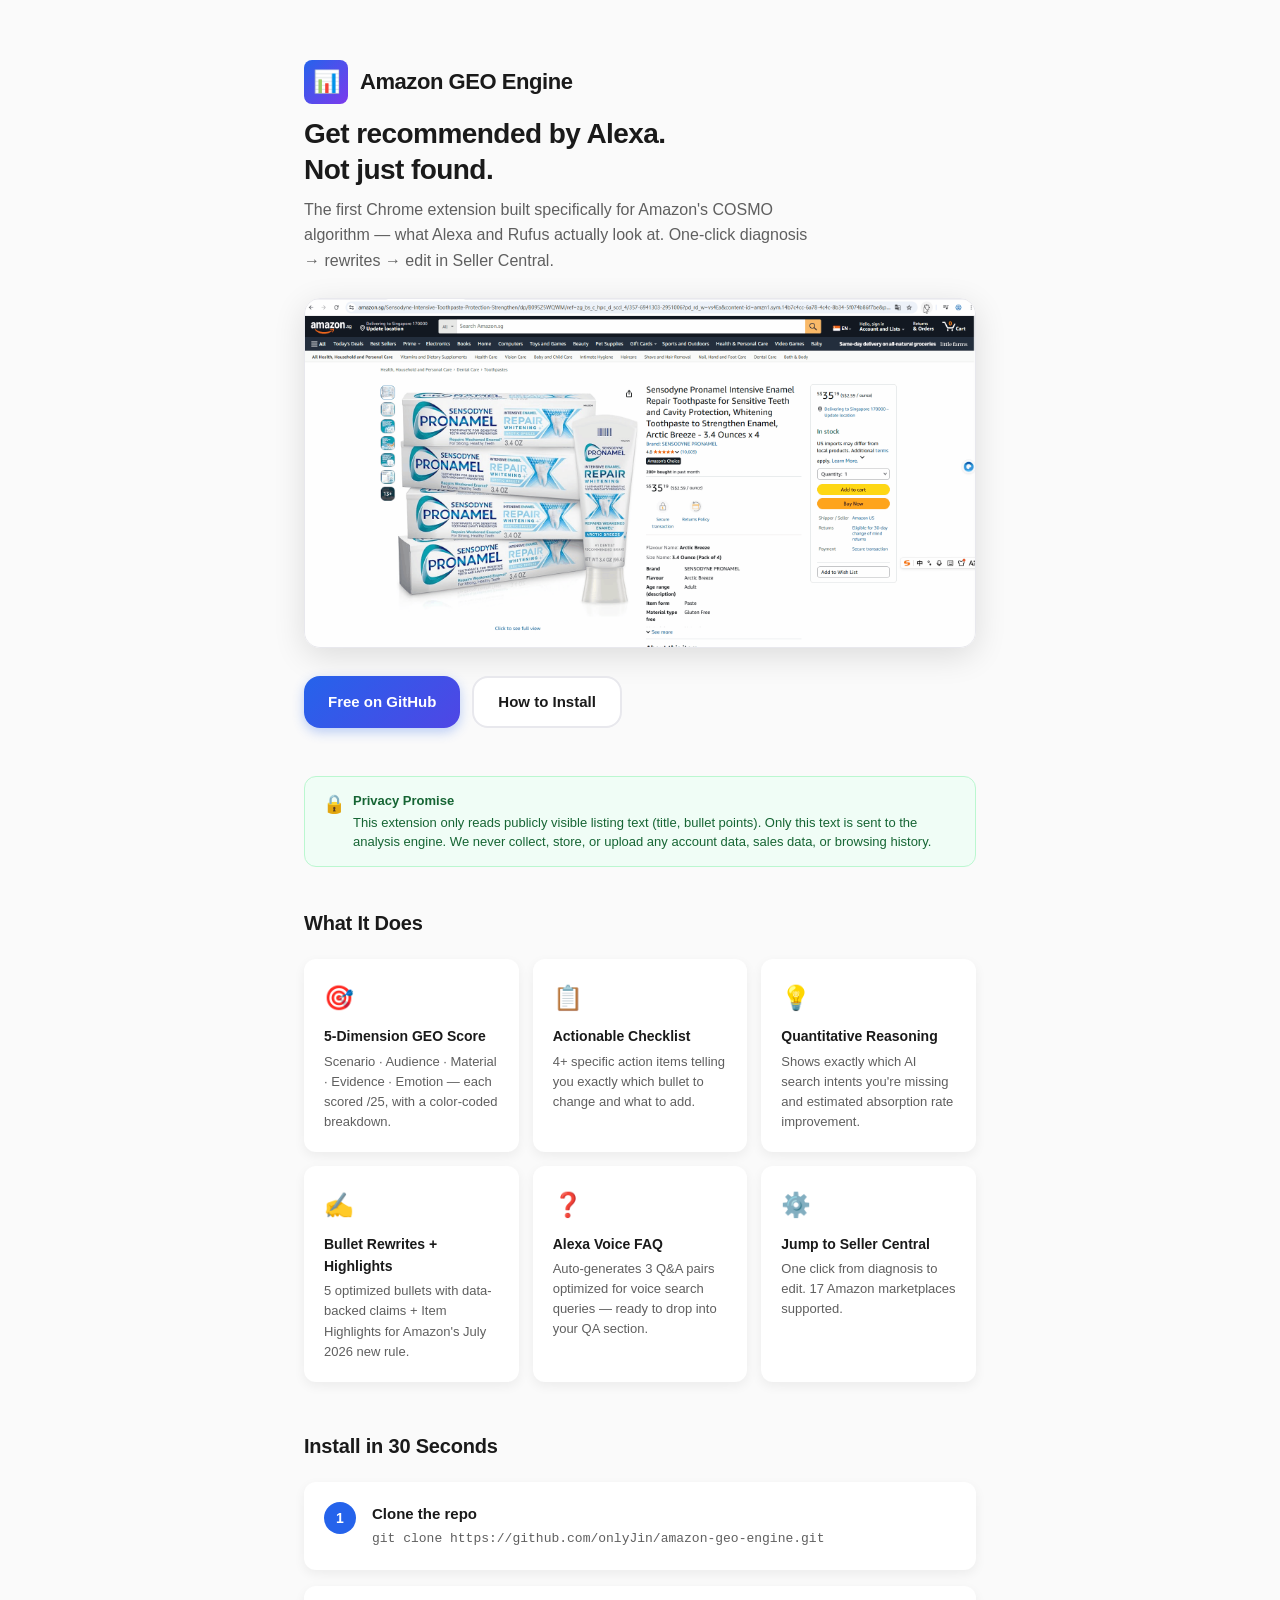
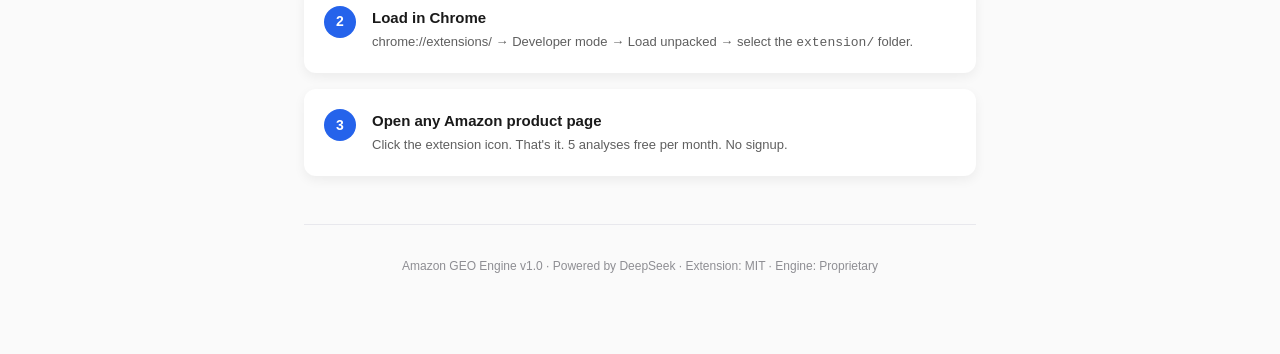
==== landing/index.html @ eb763d5f "Clean build: extension, landing, benchmark report, README, .gitignore" ====
<!DOCTYPE html>
<html lang="zh-CN">
<head>
<meta charset="UTF-8">
<meta name="viewport" content="width=device-width, initial-scale=1.0">
<title>Amazon GEO Engine — 让 Rufus 推荐你</title>
<style>
  *, *::before, *::after { margin:0; padding:0; box-sizing:border-box; }
  :root {
    --bg: #fafafa; --card: #fff; --text: #1a1a1a; --sub: #5f5f5f; --muted: #8e8e93;
    --accent: #2563eb; --accent-h: #1d4ed8; --border: #e8e8ed;
    --r-sm: 8px; --r-md: 12px; --r-lg: 16px; --r-xl: 20px;
    --shadow: 0 4px 12px rgba(0,0,0,.06);
    --font: -apple-system, BlinkMacSystemFont, "Segoe UI", "PingFang SC", "Microsoft YaHei", sans-serif;
  }
  body { font-family: var(--font); background: var(--bg); color: var(--text); line-height:1.6; -webkit-font-smoothing:antialiased; }
  .container { max-width: 720px; margin:0 auto; padding: 60px 24px 80px; }

  /* Hero */
  .logo { display:flex; align-items:center; gap:12px; margin-bottom:12px; }
  .logo-icon { width:44px; height:44px; border-radius:var(--r-sm); background:linear-gradient(135deg,#2563eb,#7c3aed); display:flex; align-items:center; justify-content:center; font-size:22px; color:#fff; }
  .logo-text { font-size:22px; font-weight:700; letter-spacing:-0.02em; }
  .tagline { font-size:28px; font-weight:700; letter-spacing:-0.02em; line-height:1.3; margin-bottom:8px; }
  .subtitle { font-size:16px; color:var(--sub); margin-bottom:24px; max-width:520px; }

  /* Demo GIF */
  .demo-container { margin-bottom:28px; border-radius:var(--r-lg); overflow:hidden; box-shadow:0 8px 32px rgba(0,0,0,.12); border:1px solid var(--border); }
  .demo-gif { width:100%; display:block; }

  /* CTA */
  .cta-group { display:flex; gap:12px; flex-wrap:wrap; margin-bottom:48px; }
  .btn { display:inline-flex; align-items:center; gap:6px; padding:12px 24px; font-size:15px; font-weight:600; font-family:var(--font); border-radius:var(--r-lg); cursor:pointer; text-decoration:none; transition:all .2s; }
  .btn-primary { background:linear-gradient(135deg,#2563eb,#4f46e5); color:#fff; border:none; box-shadow:0 4px 12px rgba(37,99,235,.3); }
  .btn-primary:hover { transform:translateY(-1px); box-shadow:0 6px 20px rgba(37,99,235,.4); }
  .btn-outline { background:var(--card); color:var(--text); border:2px solid var(--border); }
  .btn-outline:hover { border-color:var(--accent); color:var(--accent); }

  /* Privacy */
  .privacy { display:flex; align-items:flex-start; gap:8px; padding:14px 18px; background:#f0fdf6; border:1px solid #bbf7d0; border-radius:var(--r-md); font-size:13px; color:#166534; margin-bottom:40px; line-height:1.5; }
  .privacy strong { display:block; margin-bottom:2px; }

  /* Feature Grid */
  .section-title { font-size:20px; font-weight:700; letter-spacing:-0.01em; margin-bottom:20px; }
  .features { display:grid; grid-template-columns:repeat(auto-fit,minmax(200px,1fr)); gap:14px; margin-bottom:48px; }
  .feature-card { padding:20px; background:var(--card); border-radius:var(--r-md); box-shadow:var(--shadow); }
  .feature-icon { font-size:24px; margin-bottom:8px; }
  .feature-card h3 { font-size:14px; font-weight:600; margin-bottom:4px; }
  .feature-card p { font-size:13px; color:var(--sub); line-height:1.55; }

  /* Steps */
  .steps { display:flex; flex-direction:column; gap:16px; margin-bottom:48px; }
  .step { display:flex; gap:16px; align-items:flex-start; padding:20px; background:var(--card); border-radius:var(--r-md); box-shadow:var(--shadow); }
  .step-num { width:32px; height:32px; border-radius:50%; background:var(--accent); color:#fff; display:flex; align-items:center; justify-content:center; font-weight:700; font-size:14px; flex-shrink:0; }
  .step h3 { font-size:15px; font-weight:600; margin-bottom:2px; }
  .step p { font-size:13px; color:var(--sub); }

  /* Footer */
  .footer { text-align:center; font-size:12px; color:var(--muted); padding-top:32px; border-top:1px solid var(--border); }
  .footer a { color:var(--accent); text-decoration:none; }

  @media (max-width:500px) {
    .tagline { font-size:22px; }
    .cta-group { flex-direction:column; }
    .btn { justify-content:center; }
  }
</style>
</head>
<body>
<div class="container">

  <!-- Hero -->
  <div class="logo">
    <div class="logo-icon">📊</div>
    <span class="logo-text">Amazon GEO Engine</span>
  </div>
  <h1 class="tagline">Get recommended by Alexa.<br>Not just found.</h1>
  <p class="subtitle">The first Chrome extension built specifically for Amazon's COSMO algorithm — what Alexa and Rufus actually look at. One-click diagnosis → rewrites → edit in Seller Central.</p>

  <!-- Demo GIF -->
  <div class="demo-container">
    <img src="demo.gif" alt="Amazon GEO Engine Demo" class="demo-gif" />
  </div>

  <div class="cta-group">
    <a href="https://github.com/onlyJin/amazon-geo-engine" class="btn btn-primary">Free on GitHub</a>
    <a href="#quickstart" class="btn btn-outline">How to Install</a>
  </div>

  <!-- Privacy -->
  <div class="privacy">
    <span style="font-size:18px;">🔒</span>
    <div>
      <strong>Privacy Promise</strong>
      This extension only reads publicly visible listing text (title, bullet points). Only this text is sent to the analysis engine. We never collect, store, or upload any account data, sales data, or browsing history.
    </div>
  </div>

  <!-- Features -->
  <h2 class="section-title">What It Does</h2>
  <div class="features">
    <div class="feature-card">
      <div class="feature-icon">🎯</div>
      <h3>5-Dimension GEO Score</h3>
      <p>Scenario · Audience · Material · Evidence · Emotion — each scored /25, with a color-coded breakdown.</p>
    </div>
    <div class="feature-card">
      <div class="feature-icon">📋</div>
      <h3>Actionable Checklist</h3>
      <p>4+ specific action items telling you exactly which bullet to change and what to add.</p>
    </div>
    <div class="feature-card">
      <div class="feature-icon">💡</div>
      <h3>Quantitative Reasoning</h3>
      <p>Shows exactly which AI search intents you're missing and estimated absorption rate improvement.</p>
    </div>
    <div class="feature-card">
      <div class="feature-icon">✍️</div>
      <h3>Bullet Rewrites + Highlights</h3>
      <p>5 optimized bullets with data-backed claims + Item Highlights for Amazon's July 2026 new rule.</p>
    </div>
    <div class="feature-card">
      <div class="feature-icon">❓</div>
      <h3>Alexa Voice FAQ</h3>
      <p>Auto-generates 3 Q&A pairs optimized for voice search queries — ready to drop into your QA section.</p>
    </div>
    <div class="feature-card">
      <div class="feature-icon">⚙️</div>
      <h3>Jump to Seller Central</h3>
      <p>One click from diagnosis to edit. 17 Amazon marketplaces supported.</p>
    </div>
  </div>

  <!-- Quick Start -->
  <h2 class="section-title" id="quickstart">Install in 30 Seconds</h2>
  <div class="steps">
    <div class="step">
      <div class="step-num">1</div>
      <div>
        <h3>Clone the repo</h3>
        <p><code>git clone https://github.com/onlyJin/amazon-geo-engine.git</code></p>
      </div>
    </div>
    <div class="step">
      <div class="step-num">2</div>
      <div>
        <h3>Load in Chrome</h3>
        <p>chrome://extensions/ → Developer mode → Load unpacked → select the <code>extension/</code> folder.</p>
      </div>
    </div>
    <div class="step">
      <div class="step-num">3</div>
      <div>
        <h3>Open any Amazon product page</h3>
        <p>Click the extension icon. That's it. 5 analyses free per month. No signup.</p>
      </div>
    </div>
  </div>

  <!-- Footer -->
  <div class="footer">
    Amazon GEO Engine v1.0 · Powered by DeepSeek · Extension: MIT · Engine: Proprietary
  </div>

</div>
</body>
</html>
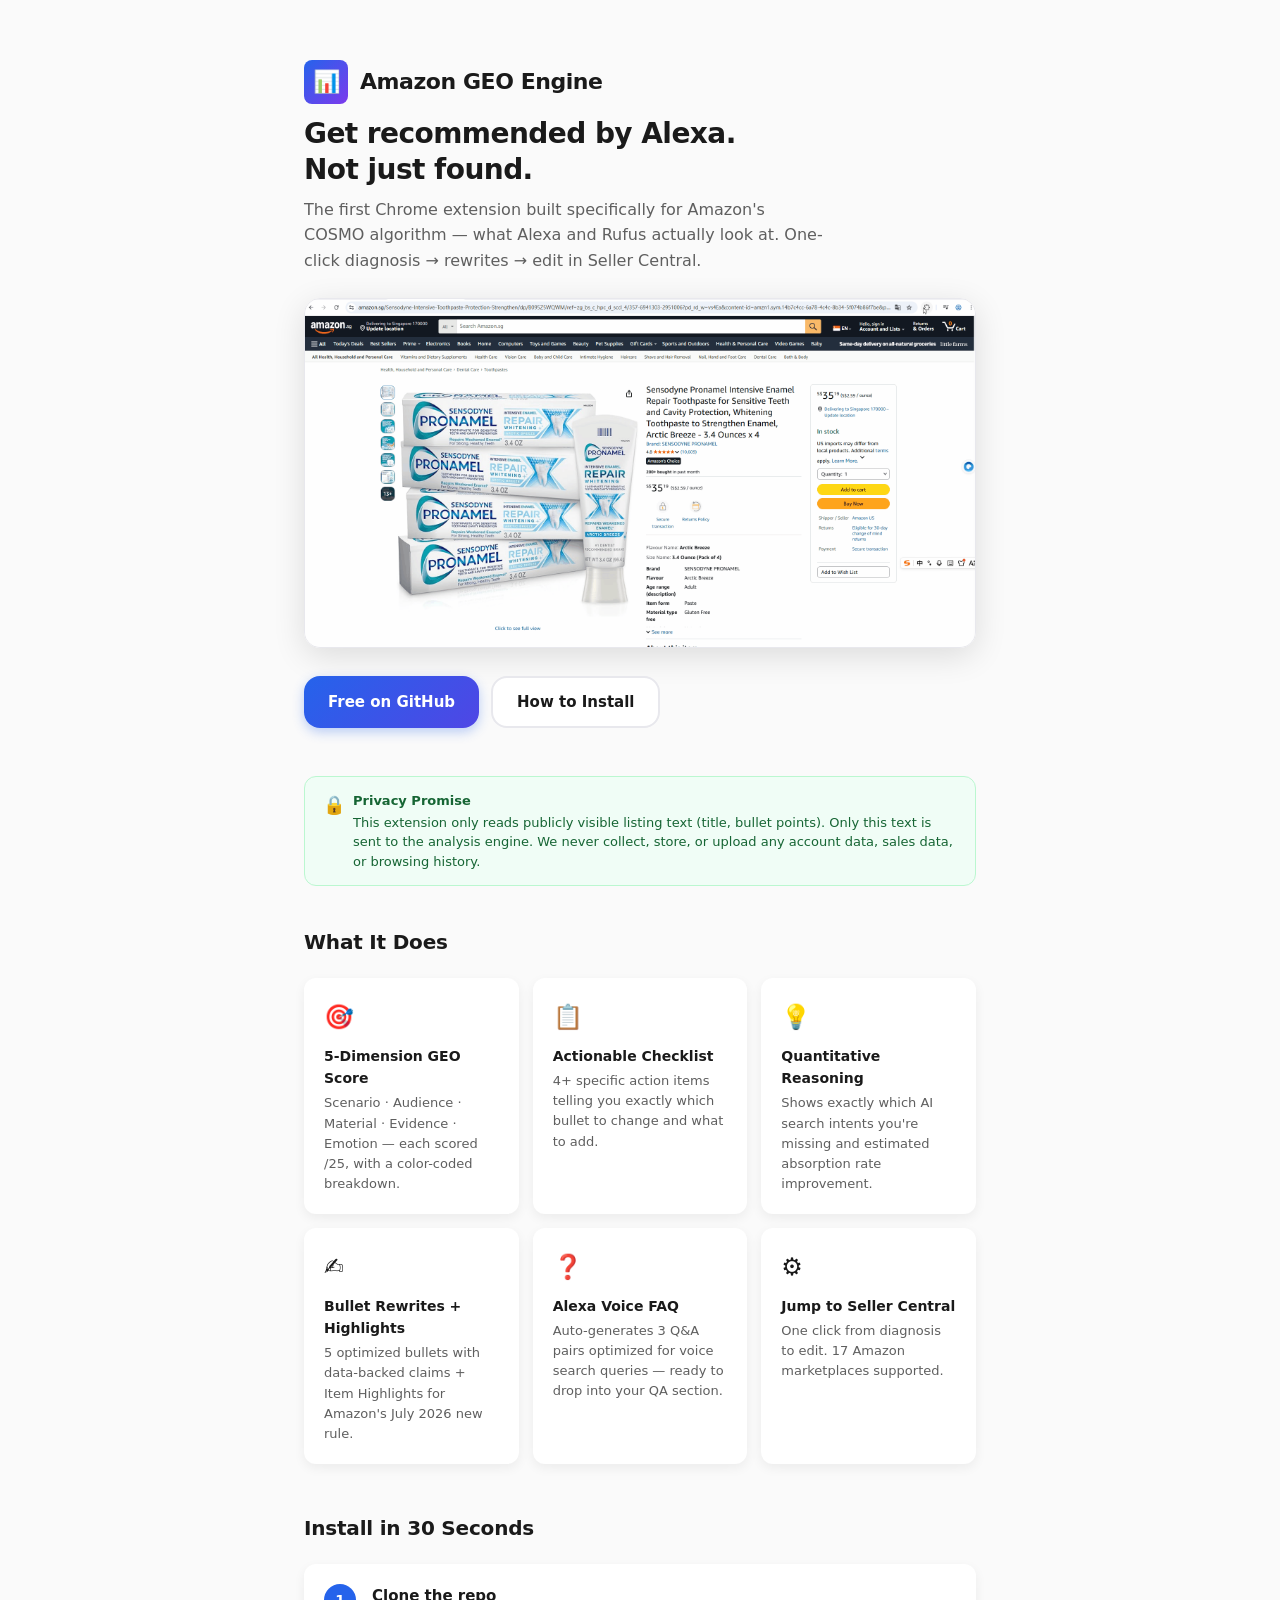
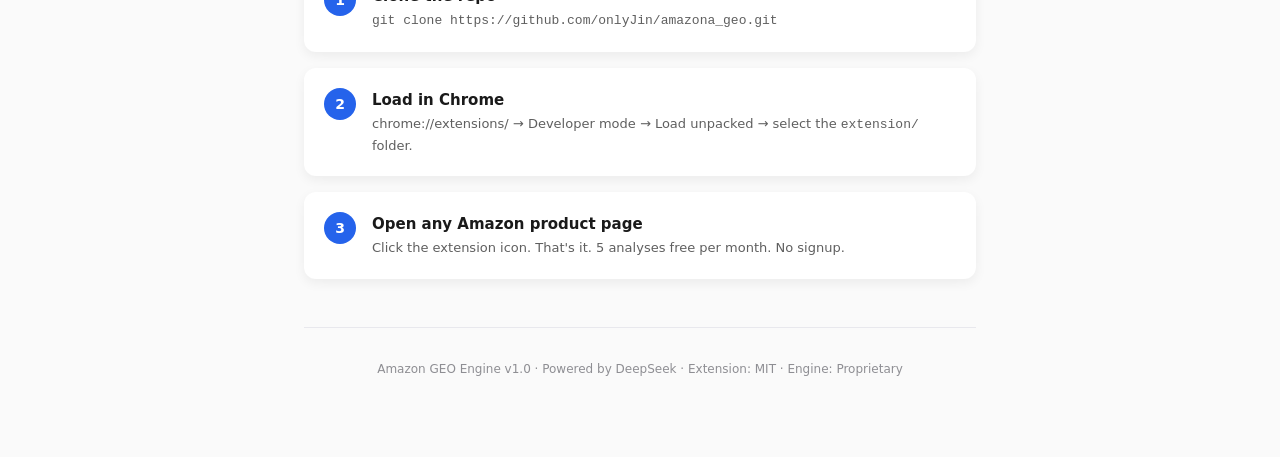
==== commit 95ac1467: "English-first README and landing page for international audience" ====
--- a/landing/index.html
+++ b/landing/index.html
@@ -1,5 +1,5 @@
 <!DOCTYPE html>
-<html lang="zh-CN">
+<html lang="en">
 <head>
 <meta charset="UTF-8">
 <meta name="viewport" content="width=device-width, initial-scale=1.0">
@@ -11,7 +11,7 @@
     --accent: #2563eb; --accent-h: #1d4ed8; --border: #e8e8ed;
     --r-sm: 8px; --r-md: 12px; --r-lg: 16px; --r-xl: 20px;
     --shadow: 0 4px 12px rgba(0,0,0,.06);
-    --font: -apple-system, BlinkMacSystemFont, "Segoe UI", "PingFang SC", "Microsoft YaHei", sans-serif;
+    --font: -apple-system, BlinkMacSystemFont, "Segoe UI", system-ui, sans-serif;
   }
   body { font-family: var(--font); background: var(--bg); color: var(--text); line-height:1.6; -webkit-font-smoothing:antialiased; }
   .container { max-width: 720px; margin:0 auto; padding: 60px 24px 80px; }
@@ -82,7 +82,7 @@
   </div>
 
   <div class="cta-group">
-    <a href="https://github.com/onlyJin/amazon-geo-engine" class="btn btn-primary">Free on GitHub</a>
+    <a href="https://github.com/onlyJin/amazona_geo" class="btn btn-primary">Free on GitHub</a>
     <a href="#quickstart" class="btn btn-outline">How to Install</a>
   </div>
 
@@ -137,7 +137,7 @@
       <div class="step-num">1</div>
       <div>
         <h3>Clone the repo</h3>
-        <p><code>git clone https://github.com/onlyJin/amazon-geo-engine.git</code></p>
+        <p><code>git clone https://github.com/onlyJin/amazona_geo.git</code></p>
       </div>
     </div>
     <div class="step">
